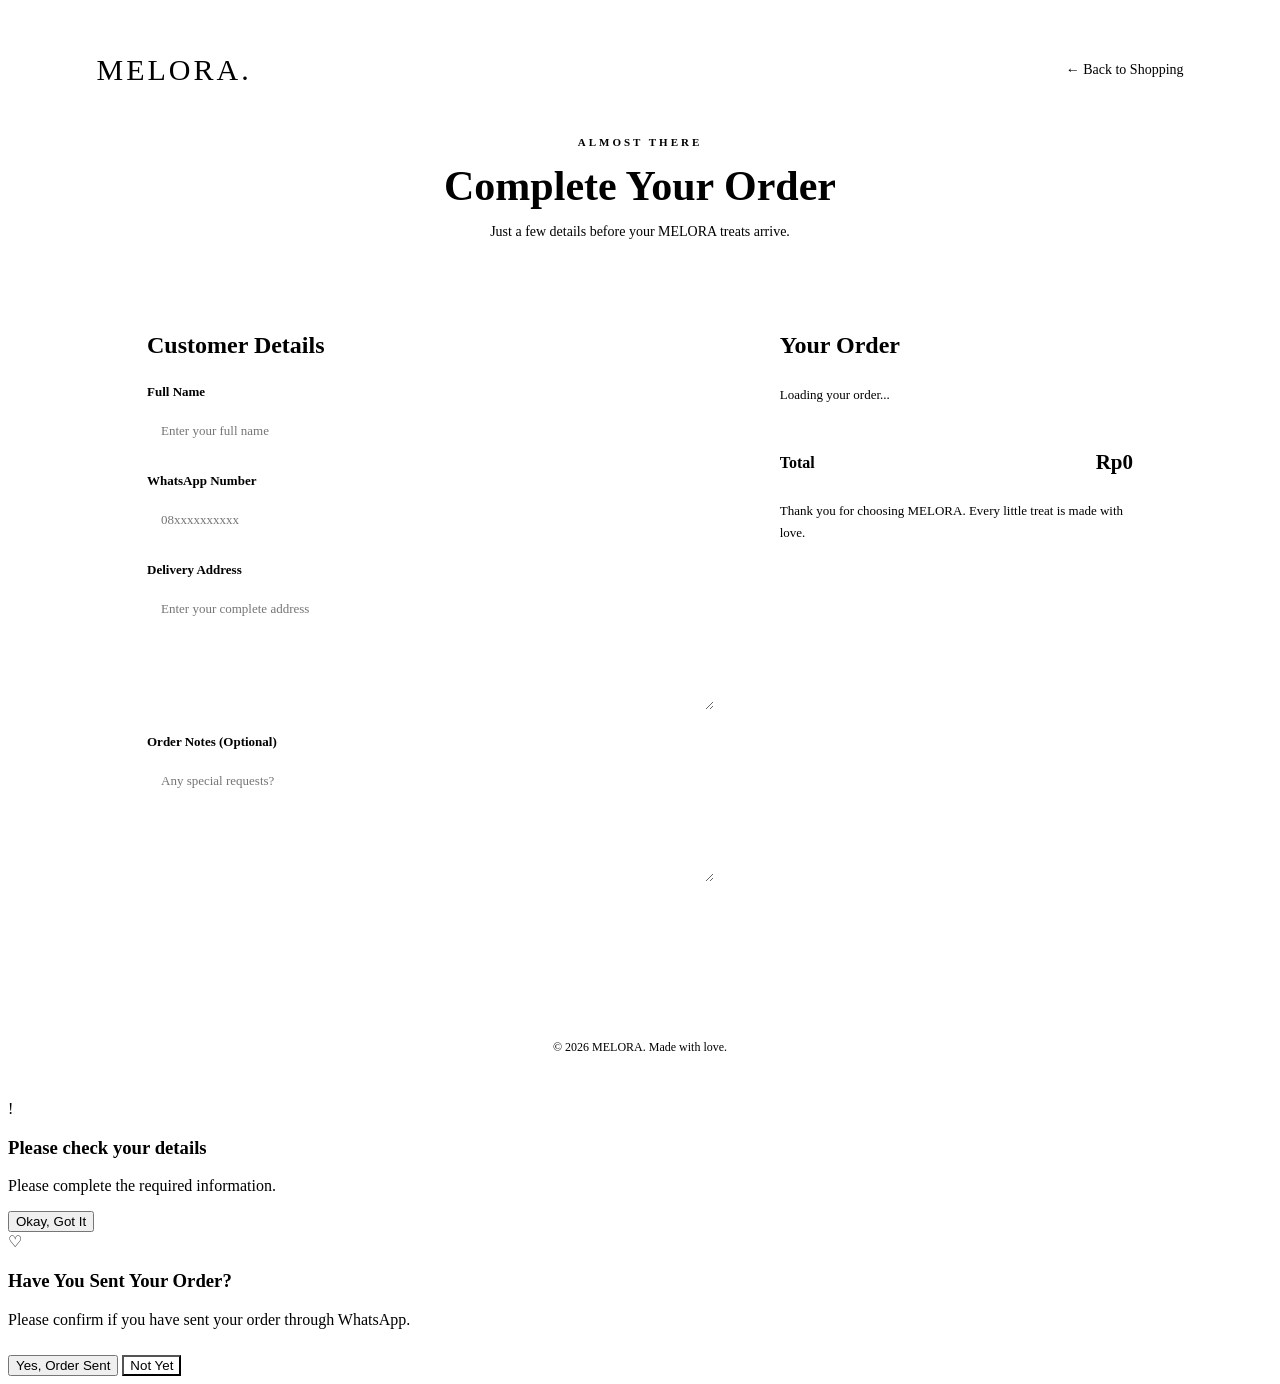
==== checkout.html @ a44b25c3 "Add files via upload" ====
<!DOCTYPE html>
<html lang="id">
<head>
    <meta charset="UTF-8">
    <meta name="viewport" content="width=device-width, initial-scale=1.0">

    <title>Checkout | MELORA</title>

    <link rel="stylesheet" href="css/style.css">

    <style>
        .checkout-page {
            min-height: 100vh;
            background: var(--ivory);
            padding: 45px 7%;
        }

        .checkout-top {
            display: flex;
            align-items: center;
            justify-content: space-between;
            margin-bottom: 45px;
        }

        .checkout-logo {
            font-family: 'Playfair Display', serif;
            font-size: 30px;
            color: var(--dark);
            text-decoration: none;
            letter-spacing: 3px;
        }

        .back-home {
            color: var(--mocha);
            text-decoration: none;
            font-size: 14px;
        }

        .checkout-heading {
            text-align: center;
            margin-bottom: 40px;
        }

        .checkout-heading span {
            color: var(--rose);
            letter-spacing: 3px;
            font-size: 11px;
            font-weight: 600;
        }

        .checkout-heading h1 {
            font-family: 'Playfair Display', serif;
            font-size: 42px;
            color: var(--dark);
            margin: 12px 0;
        }

        .checkout-heading p {
            color: var(--muted);
            font-size: 14px;
        }

        .checkout-layout {
            max-width: 1050px;
            margin: auto;
            display: grid;
            grid-template-columns: 1.3fr 0.9fr;
            gap: 30px;
            align-items: start;
        }

        .checkout-card {
            background: white;
            padding: 32px;
            border-radius: 12px;
            border: 1px solid var(--cream);
        }

        .checkout-card h2 {
            font-family: 'Playfair Display', serif;
            color: var(--dark);
            font-size: 24px;
            margin-bottom: 25px;
        }

        .checkout-form-group {
            margin-bottom: 20px;
        }

        .checkout-form-group label {
            display: block;
            color: var(--dark);
            font-size: 13px;
            margin-bottom: 9px;
            font-weight: 600;
        }

        .checkout-form-group input,
        .checkout-form-group textarea {
            width: 100%;
            padding: 14px;
            border: 1px solid var(--cream);
            border-radius: 7px;
            background: var(--ivory);
            font-family: inherit;
            font-size: 13px;
            color: var(--dark);
            outline: none;
        }

        .checkout-form-group input:focus,
        .checkout-form-group textarea:focus {
            border-color: var(--rose);
        }

        .checkout-form-group textarea {
            min-height: 95px;
            resize: vertical;
        }

        .checkout-summary-item {
            display: flex;
            justify-content: space-between;
            gap: 15px;
            margin-bottom: 17px;
            color: var(--muted);
            font-size: 13px;
        }

        .checkout-summary-item strong {
            color: var(--dark);
        }

        .checkout-divider {
            border: none;
            border-top: 1px solid var(--cream);
            margin: 22px 0;
        }

        .checkout-grand-total {
            display: flex;
            justify-content: space-between;
            align-items: center;
            color: var(--dark);
            font-weight: 600;
            margin-bottom: 25px;
        }

        .checkout-grand-total strong {
            font-size: 21px;
            color: var(--mocha);
        }

        .checkout-submit {
            width: 100%;
            border: none;
            border-radius: 6px;
            padding: 16px;
            background: var(--mocha);
            color: white;
            font-size: 13px;
            font-weight: 600;
            cursor: pointer;
            transition: 0.3s;
        }

        .checkout-submit:hover {
            background: var(--dark);
        }

        .checkout-empty {
            color: var(--muted);
            font-size: 13px;
            line-height: 1.7;
        }

        .checkout-item-name {
            color: var(--dark);
            font-weight: 600;
        }

        .checkout-footer {
            text-align: center;
            margin-top: 55px;
            color: var(--muted);
            font-size: 12px;
        }

        @media (max-width: 768px) {
            .checkout-page {
                padding: 25px 5%;
            }

            .checkout-layout {
                grid-template-columns: 1fr;
            }

            .checkout-heading h1 {
                font-size: 34px;
            }

            .checkout-card {
                padding: 23px;
            }
        }
    </style>
</head>

<body>

    <main class="checkout-page">

        <header class="checkout-top">
            <a href="index.html" class="checkout-logo">MELORA.</a>

            <a href="index.html" class="back-home">
                ← Back to Shopping
            </a>
        </header>

        <section class="checkout-heading">
            <span>ALMOST THERE</span>
            <h1>Complete Your Order</h1>
            <p>Just a few details before your MELORA treats arrive.</p>
        </section>

        <div class="checkout-layout">

            <!-- CUSTOMER FORM -->
            <section class="checkout-card">

                <h2>Customer Details</h2>

                <form id="checkoutForm" novalidate>

                    <div class="checkout-form-group">
                        <label for="customerName">Full Name</label>
                        <input
                            type="text"
                            id="customerName"
                            placeholder="Enter your full name"
                            required
                        >
                    </div>

                    <div class="checkout-form-group">
                        <label for="customerPhone">WhatsApp Number</label>
                        <input
                            type="tel"
                            id="customerPhone"
                            placeholder="08xxxxxxxxxx"
                            required
                        >
                    </div>

                    <div class="checkout-form-group">
                        <label for="customerAddress">Delivery Address</label>
                        <textarea
                            id="customerAddress"
                            placeholder="Enter your complete address"
                            required
                        ></textarea>
                    </div>

                    <div class="checkout-form-group">
                        <label for="customerNote">
                            Order Notes (Optional)
                        </label>
                        <textarea
                            id="customerNote"
                            placeholder="Any special requests?"
                        ></textarea>
                    </div>

                    <button type="submit" class="checkout-submit">
                        Place Order via WhatsApp
                    </button>

                </form>

            </section>


            <!-- ORDER SUMMARY -->
            <aside class="checkout-card">

                <h2>Your Order</h2>

                <div id="checkoutItems">
                    <p class="checkout-empty">
                        Loading your order...
                    </p>
                </div>

                <hr class="checkout-divider">

                <div class="checkout-grand-total">
                    <span>Total</span>
                    <strong id="checkoutTotal">Rp0</strong>
                </div>

                <p class="checkout-empty">
                    Thank you for choosing MELORA.
                    Every little treat is made with love.
                </p>

            </aside>

        </div>

        <footer class="checkout-footer">
            © 2026 MELORA. Made with love.
        </footer>

    </main>

        </main>

    <!-- MELORA ALERT MODAL -->
    <div class="alert-modal-overlay" id="alertModal">

        <div class="alert-modal">

            <div class="alert-modal-icon">!</div>

            <h3 id="alertTitle">Please check your details</h3>

            <p id="alertMessage">
                Please complete the required information.
            </p>

            <button
                type="button"
                onclick="closeAlertModal()"
            >
                Okay, Got It
            </button>

        </div>

    </div>

    <!-- ORDER SENT CONFIRMATION MODAL -->
<div class="alert-modal-overlay" id="orderSentModal">

    <div class="alert-modal">

        <div class="alert-modal-icon">♡</div>

        <h3>Have You Sent Your Order?</h3>

        <p>
            Please confirm if you have sent your order
            through WhatsApp.
        </p>

        <button type="button" onclick="confirmOrderSent()">
            Yes, Order Sent
        </button>

        <button
            type="button"
            onclick="closeOrderSentModal()"
            style="margin-top: 10px; background: var(--cream); color: var(--dark);"
        >
            Not Yet
        </button>

    </div>

</div>
    <script src="js/script.js"></script>

</body>
</html>
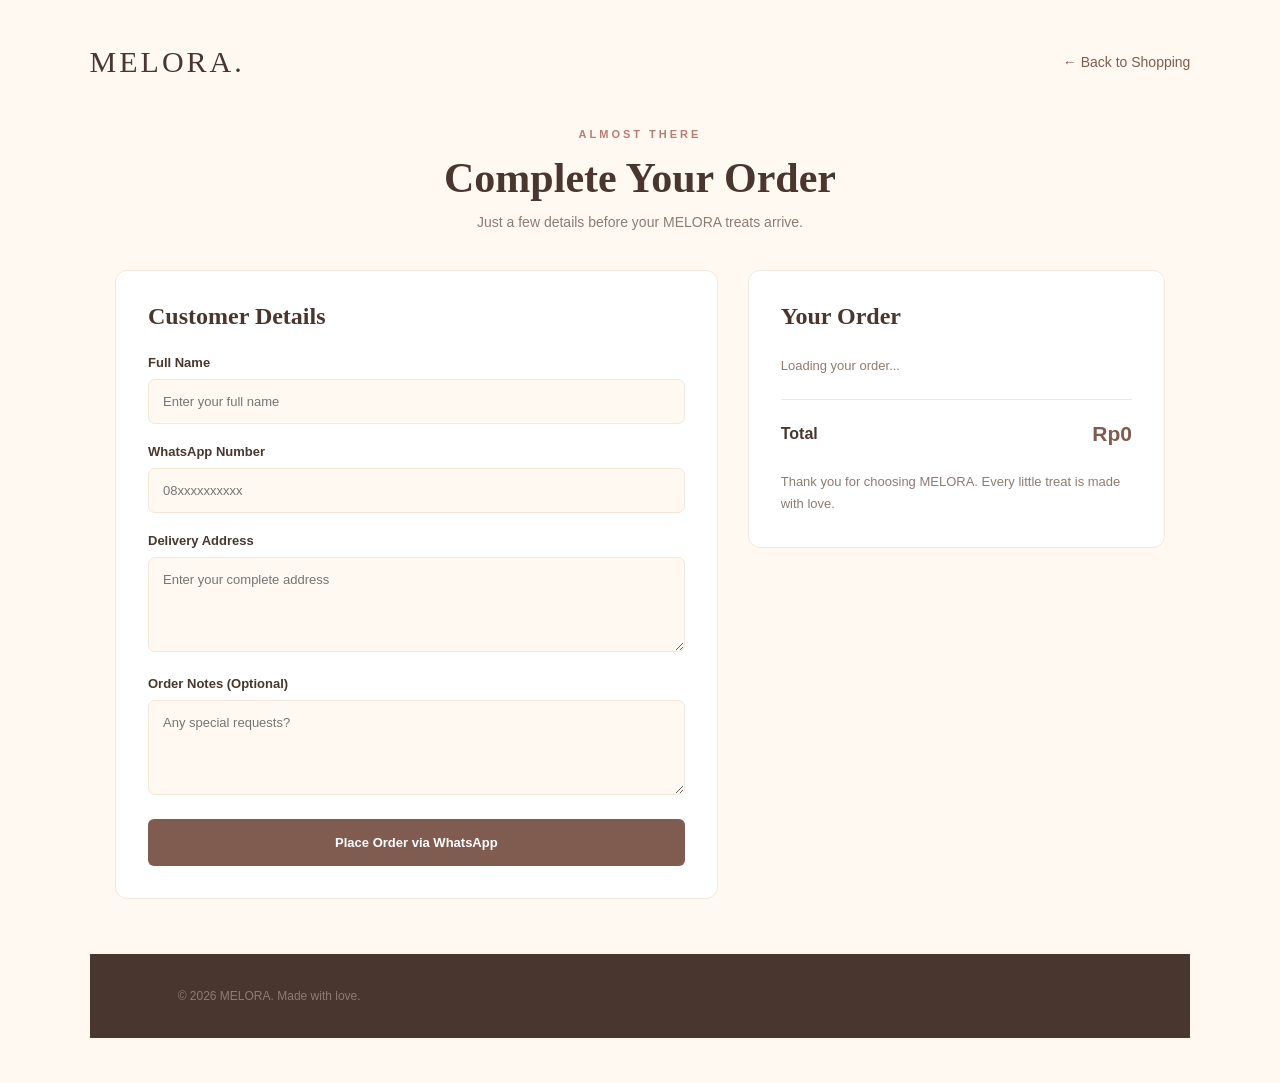
==== commit 7bc9c974: "Update checkout.html" ====
--- a/checkout.html
+++ b/checkout.html
@@ -7,8 +7,8 @@
 
     <title>Checkout | MELORA</title>
 
-    <link rel="stylesheet" href="css/style.css">
-
+<link rel="stylesheet" href="style.css">
+    
     <style>
         .checkout-page {
             min-height: 100vh;
--- a/style.css
+++ b/style.css
@@ -0,0 +1,1371 @@
+
+/* =========================
+   1. BASIC SETTINGS
+========================= */
+
+:root {
+    --ivory: #FFF9F2;
+    --cream: #F3E7DC;
+    --pink: #E8C7C1;
+    --rose: #B77D74;
+    --mocha: #805B50;
+    --dark: #49372F;
+    --muted: #8D7C72;
+    --white: #FFFFFF;
+}
+
+* {
+    margin: 0;
+    padding: 0;
+    box-sizing: border-box;
+    scroll-behavior: smooth;
+}
+
+body {
+    font-family: 'DM Sans', sans-serif;
+    background: var(--ivory);
+    color: var(--dark);
+}
+
+a {
+    text-decoration: none;
+    color: inherit;
+}
+
+button {
+    font-family: inherit;
+}
+
+/* =========================
+   2. NAVBAR
+========================= */
+
+.navbar {
+    height: 82px;
+    padding: 0 8%;
+    display: flex;
+    justify-content: space-between;
+    align-items: center;
+    background: var(--ivory);
+    position: sticky;
+    top: 0;
+    z-index: 100;
+    border-bottom: 1px solid #EDE3DA;
+}
+
+.logo {
+    font-family: 'Playfair Display', serif;
+    font-size: 30px;
+    font-weight: 600;
+    letter-spacing: 2px;
+}
+
+.logo span {
+    color: var(--rose);
+}
+
+.nav-menu {
+    display: flex;
+    gap: 38px;
+}
+
+.nav-menu a {
+    font-size: 13px;
+    color: var(--muted);
+    transition: .3s;
+}
+
+.nav-menu a:hover {
+    color: var(--rose);
+}
+
+.nav-actions {
+    display: flex;
+    align-items: center;
+    gap: 12px;
+}
+
+.cart-button {
+    display: flex;
+    align-items: center;
+    gap: 10px;
+    border: 1px solid var(--mocha);
+    border-radius: 30px;
+    padding: 11px 19px;
+    background: transparent;
+    color: var(--mocha);
+    cursor: pointer;
+    font-size: 12px;
+}
+
+.cart-count {
+    background: var(--mocha);
+    color: white;
+    width: 21px;
+    height: 21px;
+    display: grid;
+    place-items: center;
+    border-radius: 50%;
+}
+
+.menu-toggle {
+    display: none;
+    background: none;
+    border: none;
+    font-size: 23px;
+    cursor: pointer;
+}
+
+/* =========================
+   3. HERO
+========================= */
+
+.hero {
+    padding: 75px 9% 90px;
+    min-height: 630px;
+    display: grid;
+    grid-template-columns: 1fr 1fr;
+    align-items: center;
+    gap: 70px;
+}
+
+.hero-content {
+    max-width: 530px;
+}
+
+.eyebrow {
+    font-size: 10px;
+    letter-spacing: 2.5px;
+    color: var(--rose);
+    font-weight: 700;
+    display: inline-block;
+    margin-bottom: 22px;
+}
+
+.hero h1 {
+    font-family: 'Playfair Display', serif;
+    font-size: clamp(44px, 5vw, 68px);
+    font-weight: 500;
+    line-height: 1.16;
+    margin-bottom: 24px;
+}
+
+.hero h1 em,
+.intro h2 em,
+.section-heading h2 em,
+.story h2 em,
+.newsletter h2 em {
+    color: var(--rose);
+    font-weight: 500;
+}
+
+.hero-content > p {
+    color: var(--muted);
+    font-size: 14px;
+    line-height: 2;
+    max-width: 430px;
+}
+
+.hero-buttons {
+    display: flex;
+    align-items: center;
+    gap: 25px;
+    margin-top: 32px;
+}
+
+.primary-button {
+    background: var(--mocha);
+    color: white;
+    padding: 15px 25px;
+    display: inline-block;
+    border-radius: 3px;
+    font-size: 12px;
+    transition: .3s;
+}
+
+.primary-button:hover {
+    background: var(--dark);
+    transform: translateY(-3px);
+}
+
+.secondary-button {
+    font-size: 12px;
+    border-bottom: 1px solid var(--rose);
+    padding-bottom: 5px;
+}
+
+.hero-note {
+    margin-top: 50px;
+    font-size: 11px;
+    color: var(--muted);
+}
+
+.hero-note span {
+    color: var(--rose);
+    font-size: 18px;
+    margin-right: 7px;
+}
+
+/* HERO IMAGE */
+
+.hero-visual {
+    position: relative;
+    height: 440px;
+}
+
+.hero-visual > img {
+    width: 100%;
+    height: 100%;
+    object-fit: cover;
+    border-radius: 48% 48% 4px 4px;
+}
+
+.hero-label {
+    position: absolute;
+    bottom: 25px;
+    left: -35px;
+    background: var(--ivory);
+    padding: 20px 25px;
+    box-shadow: 0 10px 30px #00000010;
+    display: flex;
+    flex-direction: column;
+    gap: 8px;
+}
+
+.hero-label small {
+    font-size: 9px;
+    color: var(--rose);
+    letter-spacing: 2px;
+}
+
+.hero-label strong {
+    font-family: 'Playfair Display', serif;
+    font-size: 17px;
+    font-weight: 500;
+}
+
+.hero-star {
+    position: absolute;
+    top: 15px;
+    right: -20px;
+    color: white;
+    font-size: 38px;
+}
+
+/* =========================
+   4. INTRO
+========================= */
+
+.intro {
+    padding: 75px 20px;
+    text-align: center;
+    background: #F4E9E0;
+}
+
+.intro h2 {
+    font-family: 'Playfair Display', serif;
+    font-size: clamp(34px, 4vw, 48px);
+    font-weight: 500;
+    line-height: 1.35;
+}
+
+.intro p {
+    color: var(--muted);
+    font-size: 13px;
+    margin-top: 20px;
+}
+
+/* =========================
+   5. MENU SECTION
+========================= */
+
+.menu-section {
+    padding: 100px 8%;
+    background: var(--white);
+}
+
+.section-heading {
+    display: flex;
+    align-items: end;
+    justify-content: space-between;
+    margin-bottom: 38px;
+}
+
+.section-heading h2 {
+    font-family: 'Playfair Display', serif;
+    font-size: 43px;
+    font-weight: 500;
+}
+
+.section-heading > p {
+    color: var(--muted);
+    font-size: 12px;
+    margin-bottom: 8px;
+}
+
+.filter-buttons {
+    display: flex;
+    gap: 12px;
+    flex-wrap: wrap;
+    margin-bottom: 35px;
+}
+
+.filter-btn {
+    border: 1px solid #E9DCD2;
+    background: white;
+    padding: 11px 22px;
+    border-radius: 30px;
+    color: var(--muted);
+    font-size: 11px;
+    cursor: pointer;
+    transition: .3s;
+}
+
+.filter-btn:hover,
+.filter-btn.active {
+    background: var(--mocha);
+    color: white;
+    border-color: var(--mocha);
+}
+
+/* PRODUCT GRID */
+
+.product-grid {
+    display: grid;
+    grid-template-columns: repeat(3, minmax(0, 1fr));
+    gap: 35px 25px;
+}
+
+.product-card {
+    min-width: 0;
+    transition: .3s;
+    animation: fadeIn .35s ease;
+}
+
+.product-card:hover {
+    transform: translateY(-5px);
+}
+
+.product-image {
+    height: 255px;
+    position: relative;
+    overflow: hidden;
+    background: var(--cream);
+}
+
+.product-image img {
+    width: 100%;
+    height: 100%;
+    object-fit: cover;
+    transition: transform .5s;
+}
+
+.product-card:hover .product-image img {
+    transform: scale(1.06);
+}
+
+.product-tag {
+    position: absolute;
+    top: 15px;
+    left: 15px;
+    background: var(--ivory);
+    color: var(--mocha);
+    font-size: 9px;
+    padding: 8px 12px;
+    letter-spacing: 1px;
+}
+
+.product-info {
+    padding: 18px 2px;
+}
+
+.product-category {
+    color: var(--rose);
+    font-size: 9px;
+    letter-spacing: 1.8px;
+    font-weight: 700;
+}
+
+.product-info h3 {
+    font-family: 'Playfair Display', serif;
+    font-size: 19px;
+    font-weight: 500;
+    margin-top: 9px;
+}
+
+.product-info > p {
+    font-size: 11px;
+    color: var(--muted);
+    margin-top: 8px;
+    line-height: 1.6;
+}
+
+.product-bottom {
+    display: flex;
+    align-items: center;
+    justify-content: space-between;
+    margin-top: 18px;
+}
+
+.product-bottom strong {
+    font-size: 13px;
+}
+
+.product-bottom button {
+    height: 37px;
+    width: 37px;
+    border: 1px solid var(--mocha);
+    color: var(--mocha);
+    background: white;
+    border-radius: 50%;
+    font-size: 21px;
+    cursor: pointer;
+    transition: .3s;
+}
+
+.product-bottom button:hover {
+    background: var(--mocha);
+    color: white;
+}
+
+/* =========================
+   6. BRAND STORY
+========================= */
+
+.story {
+    padding: 100px 10%;
+    display: grid;
+    grid-template-columns: 1fr 1fr;
+    gap: 80px;
+    align-items: center;
+    background: var(--ivory);
+}
+
+.story-image {
+    height: 400px;
+    overflow: hidden;
+}
+
+.story-image img {
+    width: 100%;
+    height: 100%;
+    object-fit: cover;
+}
+
+.story h2 {
+    font-family: 'Playfair Display', serif;
+    font-size: 43px;
+    font-weight: 500;
+    line-height: 1.3;
+    margin-bottom: 20px;
+}
+
+.story-content > p {
+    font-size: 13px;
+    color: var(--muted);
+    line-height: 2;
+    margin-bottom: 30px;
+}
+
+/* =========================
+   7. NEWSLETTER
+========================= */
+
+.newsletter {
+    background: #F1E2D8;
+    text-align: center;
+    padding: 85px 20px;
+}
+
+.newsletter h2 {
+    font-family: 'Playfair Display', serif;
+    font-size: 40px;
+    font-weight: 500;
+}
+
+.newsletter p {
+    font-size: 12px;
+    color: var(--muted);
+    margin: 18px 0 28px;
+}
+
+/* =========================
+   8. FOOTER
+========================= */
+
+footer {
+    padding: 35px 8%;
+    display: flex;
+    align-items: center;
+    justify-content: space-between;
+    background: #49372F;
+    color: white;
+}
+
+footer .logo span {
+    color: #E8BDB4;
+}
+
+footer p,
+footer small {
+    font-size: 11px;
+    color: #D6C3B9;
+}
+
+/* =========================
+   9. ANIMATION
+========================= */
+
+@keyframes fadeIn {
+    from {
+        opacity: 0;
+        transform: translateY(10px);
+    }
+    to {
+        opacity: 1;
+        transform: translateY(0);
+    }
+}
+
+/* =========================
+   10. TABLET
+========================= */
+
+@media (max-width: 950px) {
+    .navbar {
+        padding: 0 5%;
+    }
+
+    .hero {
+        padding: 60px 6%;
+        gap: 35px;
+    }
+
+    .hero-visual {
+        height: 350px;
+    }
+
+    .product-grid {
+        grid-template-columns: repeat(2, minmax(0, 1fr));
+    }
+
+    .story {
+        gap: 40px;
+        padding: 75px 7%;
+    }
+}
+
+/* =========================
+   11. MOBILE
+========================= */
+
+@media (max-width: 650px) {
+    .navbar {
+        height: 70px;
+        padding: 0 5%;
+    }
+
+    .logo {
+        font-size: 25px;
+    }
+
+    .menu-toggle {
+        display: block;
+    }
+
+    .nav-menu {
+        display: none;
+        position: absolute;
+        top: 70px;
+        left: 0;
+        width: 100%;
+        padding: 25px 7%;
+        flex-direction: column;
+        gap: 22px;
+        background: var(--ivory);
+        border-bottom: 1px solid #EDE3DA;
+    }
+
+    .nav-menu.show {
+        display: flex;
+    }
+
+    .hero {
+        grid-template-columns: 1fr;
+        padding: 55px 7%;
+        gap: 40px;
+    }
+
+    .hero h1 {
+        font-size: 46px;
+    }
+
+    .hero-visual {
+        height: 340px;
+        margin: 0 10px;
+    }
+
+    .hero-label {
+        left: -12px;
+        bottom: 15px;
+    }
+
+    .intro {
+        padding: 65px 15px;
+    }
+
+    .menu-section {
+        padding: 70px 6%;
+    }
+
+    .section-heading {
+        display: block;
+    }
+
+    .section-heading h2 {
+        font-size: 36px;
+    }
+
+    .section-heading > p {
+        margin-top: 12px;
+    }
+
+    .filter-buttons {
+        gap: 8px;
+    }
+
+    .filter-btn {
+        padding: 10px 15px;
+        font-size: 10px;
+    }
+
+    .product-grid {
+        grid-template-columns: repeat(2, minmax(0, 1fr));
+        gap: 25px 13px;
+    }
+
+    .product-image {
+        height: 175px;
+    }
+
+    .product-info h3 {
+        font-size: 16px;
+    }
+
+    .product-info > p {
+        font-size: 10px;
+    }
+
+    .product-bottom strong {
+        font-size: 11px;
+    }
+
+    .product-bottom button {
+        height: 32px;
+        width: 32px;
+    }
+
+    .story {
+        grid-template-columns: 1fr;
+        gap: 35px;
+        padding: 65px 7%;
+    }
+
+    .story-image {
+        height: 300px;
+    }
+
+    .story h2 {
+        font-size: 36px;
+    }
+
+    .newsletter h2 {
+        font-size: 32px;
+    }
+
+    footer {
+        flex-direction: column;
+        gap: 15px;
+        text-align: center;
+    }
+}
+
+@media (max-width: 380px) {
+    .product-grid {
+        grid-template-columns: 1fr;
+    }
+
+    .product-image {
+        height: 230px;
+    }
+
+    .hero h1 {
+        font-size: 39px;
+    }
+}
+
+
+/* =========================
+   12. SHOPPING BAG DRAWER
+   Tambahan untuk panel keranjang MELORA
+   CSS asli di atas tetap dipertahankan.
+========================= */
+
+.cart-overlay {
+    position: fixed;
+    inset: 0;
+    background: rgba(45, 35, 30, 0.35);
+    z-index: 9999;
+    opacity: 0;
+    visibility: hidden;
+    transition: 0.3s ease;
+}
+
+.cart-overlay.active {
+    opacity: 1;
+    visibility: visible;
+}
+
+.cart-panel {
+    position: absolute;
+    top: 0;
+    right: 0;
+    width: 430px;
+    max-width: 100%;
+    height: 100%;
+    background: var(--ivory);
+    padding: 32px;
+    display: flex;
+    flex-direction: column;
+    transform: translateX(100%);
+    transition: transform 0.35s ease;
+    overflow-y: auto;
+}
+
+.cart-overlay.active .cart-panel {
+    transform: translateX(0);
+}
+
+.cart-header {
+    display: flex;
+    justify-content: space-between;
+    align-items: center;
+    padding-bottom: 24px;
+    border-bottom: 1px solid #EDE3DA;
+}
+
+.cart-header h2 {
+    font-family: 'Playfair Display', serif;
+    font-size: 30px;
+    margin: 8px 0 0;
+    color: var(--dark);
+}
+
+.cart-close {
+    border: none;
+    background: none;
+    font-size: 32px;
+    cursor: pointer;
+    color: var(--dark);
+}
+
+.cart-items {
+    flex: 1;
+    padding-top: 10px;
+}
+
+.cart-item {
+    display: flex;
+    justify-content: space-between;
+    gap: 15px;
+    padding: 22px 0;
+    border-bottom: 1px solid #EDE3DA;
+}
+
+.cart-item-info h3 {
+    font-size: 15px;
+    color: var(--dark);
+    margin: 0 0 8px;
+}
+
+.cart-item-info p {
+    font-size: 13px;
+    color: var(--muted);
+    margin: 0 0 14px;
+}
+
+.cart-quantity {
+    display: flex;
+    align-items: center;
+    gap: 13px;
+}
+
+.cart-quantity button {
+    width: 27px;
+    height: 27px;
+    border: 1px solid #D9C6B9;
+    background: transparent;
+    border-radius: 50%;
+    cursor: pointer;
+    color: var(--dark);
+}
+
+.cart-quantity span {
+    font-size: 14px;
+}
+
+.cart-item-right {
+    text-align: right;
+    display: flex;
+    flex-direction: column;
+    align-items: flex-end;
+    gap: 12px;
+}
+
+.cart-item-right strong {
+    font-size: 14px;
+    color: var(--dark);
+}
+
+.remove-item {
+    border: none;
+    background: none;
+    color: var(--rose);
+    font-size: 12px;
+    text-decoration: underline;
+    cursor: pointer;
+}
+
+.cart-empty {
+    text-align: center;
+    padding: 65px 10px;
+    color: var(--mocha);
+}
+
+.cart-empty p {
+    font-family: 'Playfair Display', serif;
+    font-size: 22px;
+    margin-bottom: 8px;
+}
+
+.cart-empty span {
+    font-size: 13px;
+}
+
+.cart-footer {
+    border-top: 1px solid #EDE3DA;
+    padding-top: 22px;
+}
+
+.cart-total {
+    display: flex;
+    justify-content: space-between;
+    align-items: center;
+    margin-bottom: 20px;
+    color: var(--dark);
+}
+
+.cart-total strong {
+    font-size: 20px;
+}
+
+.checkout-button {
+    width: 100%;
+    padding: 16px;
+    border: none;
+    background: var(--mocha);
+    color: var(--white);
+    font-family: inherit;
+    font-size: 14px;
+    cursor: pointer;
+    transition: 0.3s;
+}
+
+.checkout-button:hover {
+    background: var(--dark);
+}
+
+.cart-note {
+    text-align: center;
+    font-size: 11px;
+    color: var(--muted);
+    margin-top: 13px;
+}
+
+@media (max-width: 480px) {
+    .cart-panel {
+        width: 100%;
+        padding: 24px 20px;
+    }
+}
+
+
+/* =================================
+   MELORA - CONTACT & FOOTER
+================================= */
+
+.footer {
+    background: #f4eee6;
+    padding: 65px 8% 25px;
+    color: #4b382f;
+}
+
+.footer-content {
+    display: flex;
+    justify-content: space-between;
+    gap: 50px;
+    padding-bottom: 45px;
+}
+
+.footer-brand {
+    max-width: 280px;
+}
+
+.footer-brand .logo {
+    display: inline-block;
+    margin-bottom: 15px;
+}
+
+.footer-brand p {
+    color: #8b786e;
+    line-height: 1.8;
+    font-size: 14px;
+}
+
+.footer-contact {
+    display: grid;
+    grid-template-columns: repeat(3, minmax(130px, 1fr));
+    gap: 35px;
+}
+
+.footer-label {
+    display: block;
+    font-size: 11px;
+    font-weight: 700;
+    letter-spacing: 1.5px;
+    margin-bottom: 15px;
+    color: #a17d6e;
+}
+
+.footer-item p {
+    font-size: 13px;
+    line-height: 1.9;
+    color: #746158;
+}
+
+.footer-bottom {
+    border-top: 1px solid #dfd3c8;
+    padding-top: 22px;
+    display: flex;
+    justify-content: space-between;
+    align-items: center;
+    gap: 15px;
+}
+
+.footer-bottom small,
+.footer-bottom a {
+    color: #8b786e;
+    font-size: 12px;
+    text-decoration: none;
+}
+
+.footer-bottom a:hover {
+    color: #a17d6e;
+}
+
+/* RESPONSIVE FOOTER */
+
+@media (max-width: 768px) {
+
+    .footer {
+        padding: 45px 6% 20px;
+    }
+
+    .footer-content {
+        flex-direction: column;
+        gap: 30px;
+    }
+
+    .footer-contact {
+        grid-template-columns: 1fr;
+        gap: 25px;
+    }
+
+    .footer-bottom {
+        flex-direction: column;
+        align-items: flex-start;
+    }
+
+}
+
+
+
+/* =========================
+   MELORA TOAST NOTIFICATION
+========================= */
+
+.melora-toast {
+    position: fixed;
+    top: 100px;
+    right: 25px;
+    z-index: 9999;
+
+    display: flex;
+    align-items: center;
+    gap: 13px;
+
+    width: max-content;
+    max-width: calc(100vw - 40px);
+
+    padding: 16px 20px;
+
+    background: #fffdf9;
+    border: 1px solid #eee3d9;
+    border-radius: 12px;
+
+    box-shadow: 0 8px 30px rgba(75, 56, 47, 0.12);
+
+    opacity: 0;
+    visibility: hidden;
+    transform: translateY(-12px);
+
+    transition: all 0.3s ease;
+}
+
+.melora-toast.show {
+    opacity: 1;
+    visibility: visible;
+    transform: translateY(0);
+}
+
+.toast-icon {
+    display: flex;
+    align-items: center;
+    justify-content: center;
+
+    width: 30px;
+    height: 30px;
+
+    flex-shrink: 0;
+
+    background: #e8f1e7;
+    color: #557b50;
+
+    border-radius: 50%;
+    font-weight: 700;
+}
+
+.toast-content {
+    display: flex;
+    flex-direction: column;
+    gap: 4px;
+}
+
+.toast-content strong {
+    color: #4b382f;
+    font-size: 13px;
+}
+
+.toast-content span {
+    color: #8b786e;
+    font-size: 11px;
+}
+
+@media (max-width: 480px) {
+
+    .melora-toast {
+        top: 85px;
+        right: 15px;
+        left: 15px;
+        width: auto;
+    }
+
+}
+
+
+/* =========================
+   MELORA REMOVE CONFIRMATION
+========================= */
+
+.remove-modal-overlay {
+    position: fixed;
+    inset: 0;
+    background: rgba(45, 35, 30, 0.45);
+    backdrop-filter: blur(3px);
+    z-index: 10000;
+
+    display: flex;
+    justify-content: center;
+    align-items: center;
+
+    padding: 20px;
+
+    opacity: 0;
+    visibility: hidden;
+    transition: 0.3s ease;
+}
+
+.remove-modal-overlay.active {
+    opacity: 1;
+    visibility: visible;
+}
+
+.remove-modal {
+    width: 100%;
+    max-width: 390px;
+    background: #fffdf9;
+    border: 1px solid #eee3d9;
+    border-radius: 18px;
+    padding: 35px 30px;
+    text-align: center;
+
+    transform: translateY(15px) scale(0.97);
+    transition: 0.3s ease;
+
+    box-shadow: 0 15px 50px rgba(45, 35, 30, 0.15);
+}
+
+.remove-modal-overlay.active .remove-modal {
+    transform: translateY(0) scale(1);
+}
+
+.remove-modal-icon {
+    width: 55px;
+    height: 55px;
+    margin: 0 auto 20px;
+
+    display: flex;
+    justify-content: center;
+    align-items: center;
+
+    background: #f7e9e8;
+    color: #b77e7b;
+
+    border-radius: 50%;
+    font-size: 27px;
+}
+
+.remove-modal h3 {
+    font-family: 'Playfair Display', serif;
+    font-size: 25px;
+    color: #4b382f;
+    margin-bottom: 12px;
+}
+
+.remove-modal p {
+    color: #8b786e;
+    font-size: 13px;
+    line-height: 1.8;
+    margin-bottom: 27px;
+}
+
+.remove-modal p strong {
+    color: #4b382f;
+}
+
+.remove-modal-actions {
+    display: flex;
+    gap: 12px;
+}
+
+.remove-modal-actions button {
+    flex: 1;
+    padding: 13px 10px;
+    border-radius: 7px;
+    font-family: inherit;
+    font-size: 12px;
+    cursor: pointer;
+    transition: 0.3s ease;
+}
+
+.keep-item-button {
+    background: transparent;
+    border: 1px solid #d9c6b9;
+    color: #6f5549;
+}
+
+.keep-item-button:hover {
+    background: #f4eee6;
+}
+
+.confirm-remove-button {
+    background: #a77d70;
+    border: 1px solid #a77d70;
+    color: white;
+}
+
+.confirm-remove-button:hover {
+    background: #4b382f;
+    border-color: #4b382f;
+}
+
+@media (max-width: 480px) {
+    .remove-modal {
+        padding: 30px 22px;
+    }
+}
+
+/* ================================
+   MELORA - PREMIUM ALERT MODAL
+================================ */
+
+.alert-modal-overlay {
+    position: fixed;
+    inset: 0;
+    z-index: 10001;
+
+    display: flex;
+    justify-content: center;
+    align-items: center;
+
+    padding: 20px;
+
+    background: rgba(48, 36, 30, 0.48);
+    backdrop-filter: blur(5px);
+
+    opacity: 0;
+    visibility: hidden;
+    transition: opacity 0.3s ease, visibility 0.3s ease;
+}
+
+.alert-modal-overlay.active {
+    opacity: 1;
+    visibility: visible;
+}
+
+.alert-modal {
+    position: relative;
+    width: 100%;
+    max-width: 390px;
+
+    padding: 42px 32px 32px;
+
+    background: #fffdf9;
+    border: 1px solid #eee4da;
+    border-radius: 20px;
+
+    text-align: center;
+
+    box-shadow: 0 20px 65px rgba(54, 39, 31, 0.18);
+
+    transform: translateY(20px) scale(0.96);
+    transition: transform 0.35s cubic-bezier(.2,.8,.2,1);
+}
+
+.alert-modal-overlay.active .alert-modal {
+    transform: translateY(0) scale(1);
+}
+
+/* Decorative top line */
+
+.alert-modal::before {
+    content: "";
+    position: absolute;
+    top: 0;
+    left: 50%;
+    transform: translateX(-50%);
+
+    width: 65px;
+    height: 3px;
+
+    background: #c99b91;
+    border-radius: 0 0 5px 5px;
+}
+
+/* Icon */
+
+.alert-modal-icon {
+    width: 65px;
+    height: 65px;
+
+    margin: 0 auto 23px;
+
+    display: flex;
+    justify-content: center;
+    align-items: center;
+
+    border-radius: 50%;
+
+    background: #f7eae7;
+    border: 1px solid #f0dcd7;
+
+    color: #a77d70;
+
+    font-family: 'Playfair Display', serif;
+    font-size: 29px;
+}
+
+/* Heading */
+
+.alert-modal h3 {
+    font-family: 'Playfair Display', serif;
+    font-size: 27px;
+    font-weight: 500;
+
+    color: #49372f;
+
+    margin: 0 0 13px;
+}
+
+/* Description */
+
+.alert-modal p {
+    max-width: 290px;
+    margin: 0 auto 30px;
+
+    color: #8b786e;
+    font-size: 13px;
+    line-height: 1.9;
+}
+
+/* Button */
+
+.alert-modal button {
+    width: 100%;
+    padding: 15px;
+
+    border: 1px solid #a77d70;
+    border-radius: 8px;
+
+    background: #a77d70;
+    color: #fffdf9;
+
+    font-family: inherit;
+    font-size: 13px;
+    font-weight: 600;
+    letter-spacing: 0.5px;
+
+    cursor: pointer;
+    transition: all 0.3s ease;
+}
+
+.alert-modal button:hover {
+    background: #49372f;
+    border-color: #49372f;
+    transform: translateY(-2px);
+}
+
+/* Mobile */
+
+@media (max-width: 480px) {
+    .alert-modal {
+        max-width: 350px;
+        padding: 35px 24px 26px;
+    }
+
+    .alert-modal h3 {
+        font-size: 24px;
+    }
+}
+/* ACTIVE NAVIGATION */
+.nav-menu a {
+    padding: 10px 16px;
+    border-radius: 8px;
+    transition: all 0.3s ease;
+}
+
+.nav-menu a.active {
+    background-color: var(--rose);
+    color: var(--white);
+    font-weight: 600;
+}
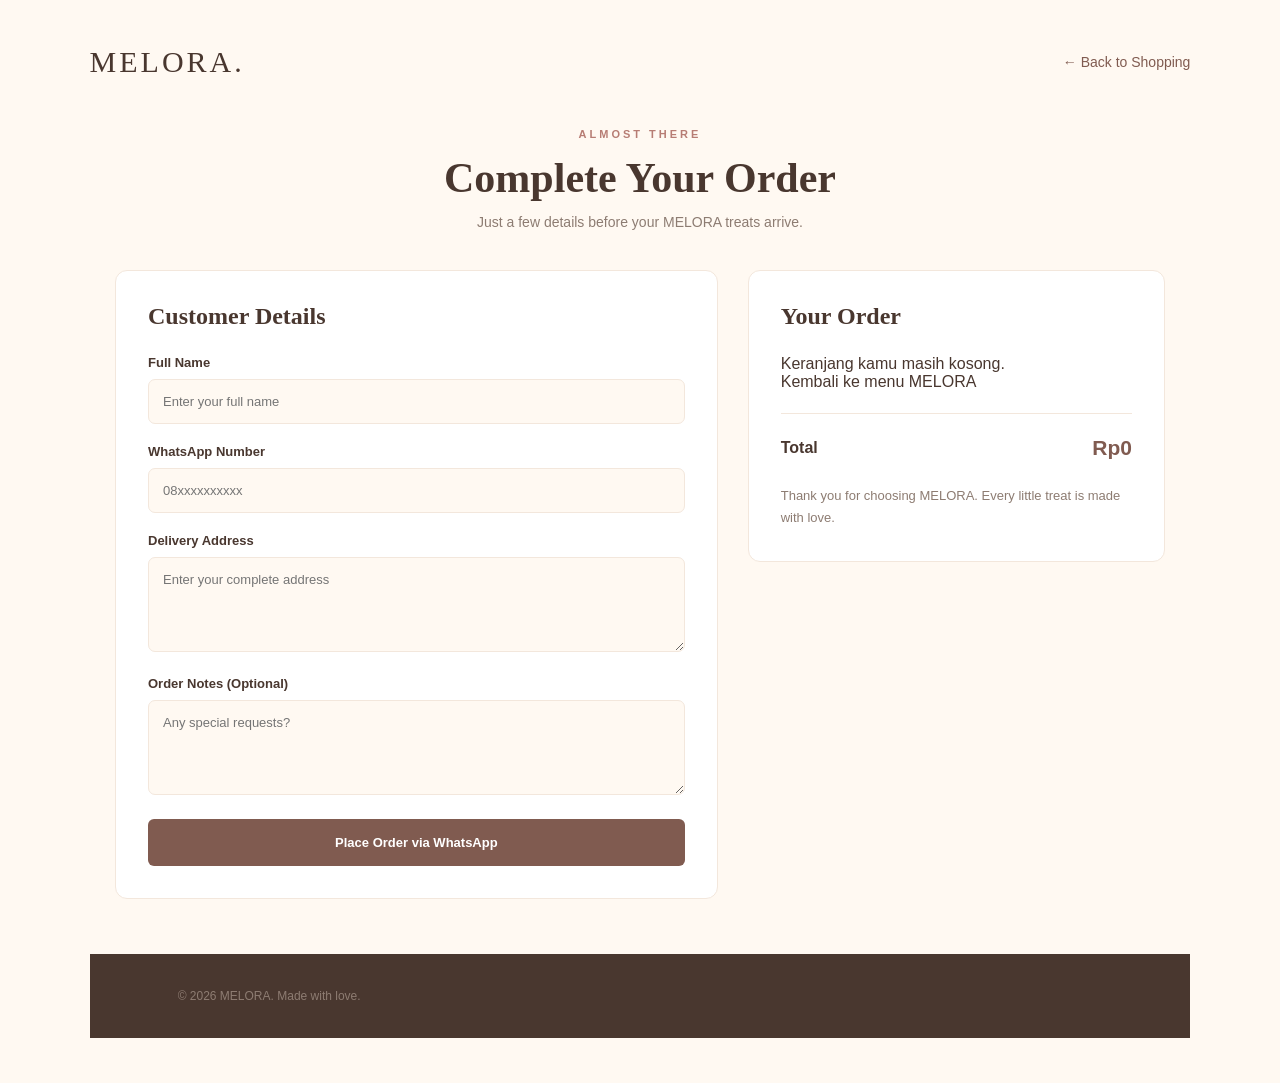
==== commit 5931bdda: "Update checkout.html" ====
--- a/checkout.html
+++ b/checkout.html
@@ -370,7 +370,6 @@
     </div>
 
 </div>
-    <script src="js/script.js"></script>
-
+<script src="script.js"></script>
 </body>
 </html>
